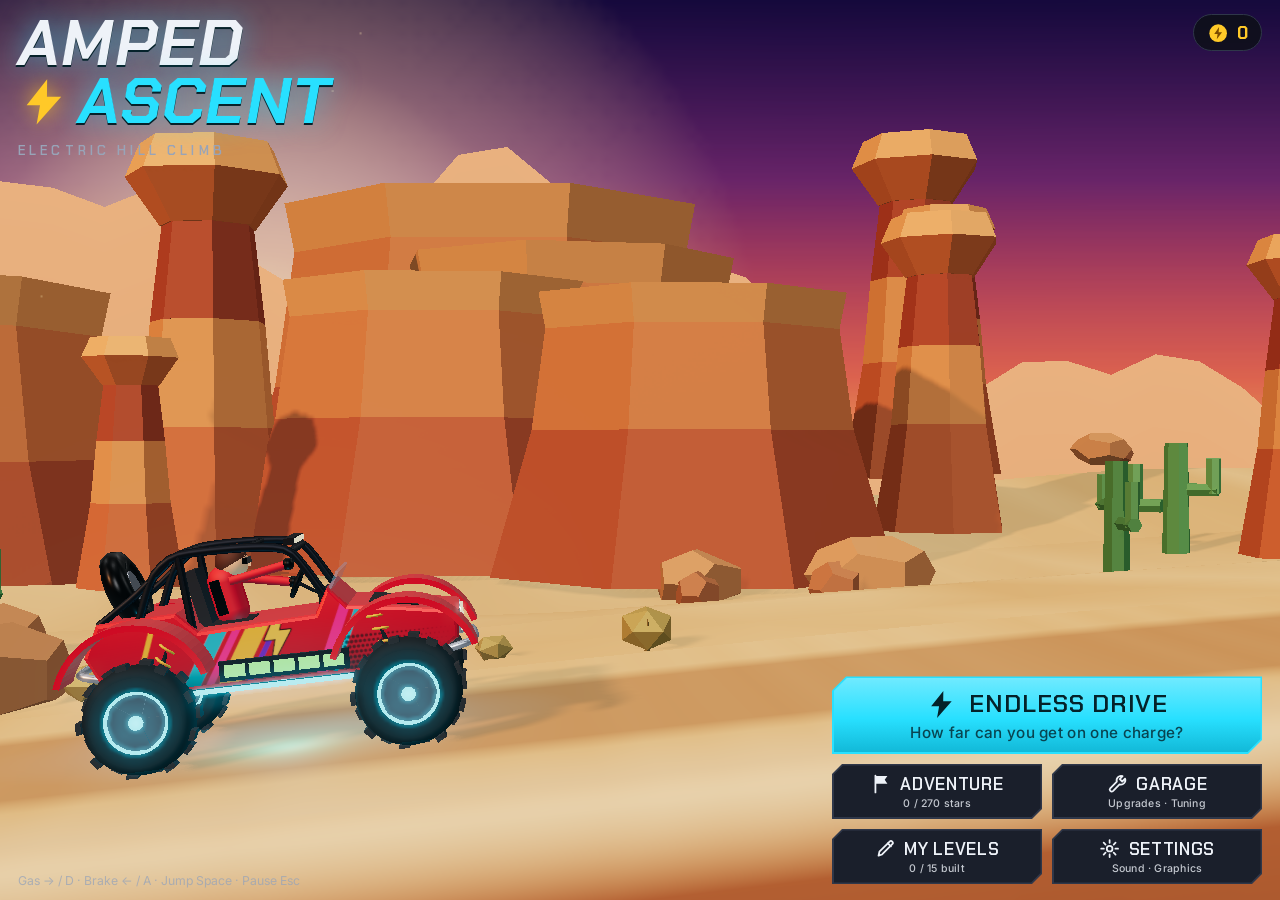
==== amped-ascent/index.html @ dffef086 "Add the arcade page and a built copy of each game A static site for GitHub Pages that hosts five gam" ====
<!doctype html>
<html lang="en">
  <head>
    <meta charset="utf-8" />
    <meta name="viewport" content="width=device-width, initial-scale=1, viewport-fit=cover, user-scalable=no" />
    <meta name="theme-color" content="#0d0f14" />
    <title>Amped Ascent</title>
    <meta name="description" content="Amped Ascent — an electric hill-climb driving game. Endless runs, 90 adventure levels, upgrades, stunts and a level editor." />
    <meta name="apple-mobile-web-app-capable" content="yes" />
    <meta name="mobile-web-app-capable" content="yes" />
    <link rel="icon" href="data:image/svg+xml,%3Csvg xmlns='http://www.w3.org/2000/svg' viewBox='0 0 64 64'%3E%3Crect width='64' height='64' rx='14' fill='%230d0f14'/%3E%3Cpath fill='%23ffc928' d='M36 6 14 36h14l-4 22 26-32H35z'/%3E%3C/svg%3E" />
    <link rel="preconnect" href="https://fonts.googleapis.com" />
    <link href="https://fonts.googleapis.com/css2?family=Chakra+Petch:wght@500;600;700&family=Inter:wght@400;500;600;700&display=swap" rel="stylesheet" />
    <script type="module" crossorigin src="./assets/index-D_nNA1iB.js"></script>
    <link rel="stylesheet" crossorigin href="./assets/index-BOWaG25R.css">
  </head>
  <body>
    <canvas id="game"></canvas>
    <div id="ui"></div>
  </body>
</html>
---- amped-ascent/assets/index-BOWaG25R.css ----
:root{color-scheme:dark;--bg: #0b0d12;--panel: rgba(15, 18, 26, .94);--panel-2: #1a1f2b;--well: #10131b;--line: #2f3749;--text: #eef2f8;--muted: #98a4b8;--accent: #28e0ff;--accent-ink: #04222a;--pink: #ff3fb4;--gold: #ffc928;--good: #6dff7a;--warn: #ffb02e;--bad: #ff4a5e;--display: "Chakra Petch", "Avenir Next Condensed", "Trebuchet MS", system-ui, sans-serif;--body: "Inter", system-ui, -apple-system, "Segoe UI", Roboto, sans-serif;--cut: 10px;--safe-t: env(safe-area-inset-top, 0px);--safe-b: env(safe-area-inset-bottom, 0px);--safe-l: env(safe-area-inset-left, 0px);--safe-r: env(safe-area-inset-right, 0px)}*{box-sizing:border-box;-webkit-tap-highlight-color:transparent}html,body{margin:0;height:100%;overflow:hidden;background:var(--bg);color:var(--text);font-family:var(--body);overscroll-behavior:none}body{-webkit-user-select:none;user-select:none;-webkit-touch-callout:none;touch-action:none}canvas#game{position:fixed;inset:0;width:100%;height:100%;display:block}#ui{position:fixed;inset:0;pointer-events:none;font-size:clamp(13px,1.35vmin + 7px,17px)}#ui>*{pointer-events:none}[hidden]{display:none!important}.ico{display:inline-flex;width:1.25em;height:1.25em;vertical-align:-.24em;flex:none}.ico svg{width:100%;height:100%}.btn{pointer-events:auto;position:relative;display:inline-flex;align-items:center;justify-content:center;gap:.55em;min-height:46px;padding:.55em 1.15em;border:0;cursor:pointer;color:var(--text);background:var(--line);font:600 1em/1.1 var(--display);letter-spacing:.04em;text-transform:uppercase;white-space:nowrap;clip-path:polygon(var(--cut) 0,100% 0,100% calc(100% - var(--cut)),calc(100% - var(--cut)) 100%,0 100%,0 var(--cut));transition:transform .08s ease,filter .12s ease}.btn:before{content:"";position:absolute;inset:1.5px;z-index:-1;background:var(--panel-2);clip-path:polygon(calc(var(--cut) - .6px) 0,100% 0,100% calc(100% - var(--cut) + .6px),calc(100% - var(--cut) + .6px) 100%,0 100%,0 calc(var(--cut) - .6px))}.btn{isolation:isolate}.btn:hover{filter:brightness(1.18)}.btn:active{transform:scale(.96)}.btn:focus-visible{outline:2px solid var(--accent);outline-offset:3px}.btn.primary{background:var(--accent);color:var(--accent-ink)}.btn.primary:before{background:linear-gradient(180deg,#6feaff,var(--accent) 55%,#12b9d8)}.btn.gold{background:var(--gold);color:#3a2600}.btn.gold:before{background:linear-gradient(180deg,#ffe07a,var(--gold) 60%,#e0a50c)}.btn.danger{background:var(--bad)}.btn.danger:before{background:#3a1820}.btn.ghost{background:transparent}.btn.ghost:before{background:#1418228c}.btn.big{min-height:64px;font-size:1.45em;padding:.5em 1.6em;--cut: 14px}.btn.small{min-height:38px;font-size:.88em;padding:.4em .85em;--cut: 8px}.btn.icon{min-width:46px;padding:.4em}.btn[disabled]{opacity:.45;pointer-events:none}.btn .sub{font:500 .62em var(--body);letter-spacing:.02em;text-transform:none;opacity:.8;display:block;margin-top:.2em}.btn .badge{position:absolute;top:4px;right:6px;width:10px;height:10px;border-radius:50%;background:var(--pink);box-shadow:0 0 8px var(--pink)}.stack{display:flex;flex-direction:column;align-items:stretch}.btn.col{flex-direction:column;gap:0}.chip{pointer-events:auto;display:inline-flex;align-items:center;gap:.4em;padding:.35em .75em;min-height:36px;background:#0d1017d1;border:1.5px solid var(--line);border-radius:999px;font:700 1.05em var(--display);font-variant-numeric:tabular-nums}.chip.coins,.chip.coins .ico{color:var(--gold)}.screen{position:absolute;inset:0;pointer-events:none;display:flex}.scrim{position:absolute;inset:0;background:#06080c9e;pointer-events:auto;animation:fade .18s ease both}.sheet{pointer-events:auto;position:relative;margin:auto;width:min(560px,calc(100vw - 24px));max-height:calc(100vh - 20px - var(--safe-t) - var(--safe-b));display:flex;flex-direction:column;background:var(--line);--cut: 18px;clip-path:polygon(var(--cut) 0,100% 0,100% calc(100% - var(--cut)),calc(100% - var(--cut)) 100%,0 100%,0 var(--cut));animation:pop .22s cubic-bezier(.2,1.3,.4,1) both;isolation:isolate}.sheet:before{content:"";position:absolute;inset:1.5px;z-index:-1;background:var(--panel);clip-path:polygon(calc(var(--cut) - .6px) 0,100% 0,100% calc(100% - var(--cut) + .6px),calc(100% - var(--cut) + .6px) 100%,0 100%,0 calc(var(--cut) - .6px))}.sheet.wide{width:min(880px,calc(100vw - 24px))}.sheet>header{display:flex;align-items:center;gap:.6em;padding:.8em 1em .6em 1.3em;border-bottom:1.5px solid var(--line)}.sheet>header h2{margin:0;flex:1;font:700 1.5em var(--display);letter-spacing:.06em;text-transform:uppercase}.sheet>header h2 small{display:block;font:500 .5em var(--body);letter-spacing:.02em;text-transform:none;color:var(--muted);margin-top:.15em}.sheet>.body{padding:.9em 1.2em;overflow-y:auto;overscroll-behavior:contain;touch-action:pan-y;-webkit-overflow-scrolling:touch}.sheet>footer{display:flex;flex-wrap:wrap;gap:.6em;padding:.7em 1.2em 1em;justify-content:center;border-top:1.5px solid var(--line)}.sheet>footer .btn{flex:1 1 140px}.rail{height:3px;background:linear-gradient(90deg,transparent,var(--accent),transparent);opacity:.9}@keyframes fade{0%{opacity:0}}@keyframes pop{0%{opacity:0;transform:translateY(14px) scale(.97)}}.title{flex-direction:column;padding:calc(14px + var(--safe-t)) calc(18px + var(--safe-r)) calc(16px + var(--safe-b)) calc(18px + var(--safe-l))}.title .top{display:flex;align-items:flex-start;justify-content:space-between;gap:12px}.logo{font:700 clamp(30px,7.2vmin,68px)/.9 var(--display);letter-spacing:.02em;text-transform:uppercase;font-style:italic;text-shadow:0 2px 0 #06222a,0 0 28px rgba(40,224,255,.55)}.logo .l2{color:var(--accent);display:flex;align-items:center;gap:.12em}.logo .ico{width:.8em;height:.8em;color:var(--gold);filter:drop-shadow(0 0 10px rgba(255,201,40,.7))}.logo small{display:block;font:600 .2em var(--display);letter-spacing:.32em;font-style:normal;color:var(--muted);margin-top:.9em;text-shadow:none}.title .menu{margin-top:auto;margin-left:auto;width:min(430px,100%);display:grid;gap:10px;grid-template-columns:1fr 1fr}.title .menu .btn.big{grid-column:1 / -1}.title .foot{position:absolute;left:calc(18px + var(--safe-l));bottom:calc(12px + var(--safe-b));font-size:.72em;color:var(--muted);opacity:.75}@media (orientation: portrait){.title .menu{margin-left:0;width:100%}.title .foot{display:none}}.hud{position:absolute;inset:0}.hud-top{position:absolute;left:0;right:0;top:0;display:grid;grid-template-columns:1fr auto 1fr;align-items:start;gap:8px;padding:calc(10px + var(--safe-t)) calc(12px + var(--safe-r)) 0 calc(12px + var(--safe-l))}.hud-left{display:flex;flex-direction:column;gap:6px;align-items:flex-start;min-width:0}.hud-right{display:flex;gap:8px;justify-content:flex-end;align-items:center}.battery{display:flex;align-items:center;gap:7px;padding:5px 10px 5px 7px;background:#0d1017d1;border:1.5px solid var(--line);border-radius:999px}.battery .ico{color:var(--good);width:1.3em;height:1.3em}.battery .bar{width:clamp(84px,17vw,190px);height:13px;background:#0a0c11;border-radius:7px;overflow:hidden;box-shadow:inset 0 0 0 1px #000}.battery .bar i{display:block;height:100%;width:100%;border-radius:7px;background:linear-gradient(90deg,#2ee05a,#9dff7a);transform-origin:left;transition:background .3s}.battery b{font:700 .92em var(--display);min-width:2.6em;text-align:right;font-variant-numeric:tabular-nums}.battery.mid .bar i{background:linear-gradient(90deg,#f0a51e,#ffe04a)}.battery.mid .ico{color:var(--warn)}.battery.low .bar i{background:linear-gradient(90deg,#ff3348,#ff8a4a)}.battery.low .ico{color:var(--bad)}.battery.low{animation:pulse .7s ease-in-out infinite;border-color:var(--bad)}@keyframes pulse{50%{box-shadow:0 0 0 4px #ff4a5e47}}.combo{padding:2px 12px;border-radius:999px;background:var(--pink);color:#2a001c;font:700 1.15em var(--display);box-shadow:0 0 14px #ff3fb480}.combo.bump{animation:bump .3s ease}@keyframes bump{40%{transform:scale(1.35)}}.powerups{display:flex;flex-wrap:wrap;gap:6px;max-width:46vw}.pu{position:relative;display:flex;align-items:center;gap:5px;padding:4px 9px 4px 5px;border-radius:999px;background:#0d1017db;border:1.5px solid var(--c, var(--line));color:var(--c);font:700 .86em var(--display);overflow:hidden}.pu .ico{width:1.45em;height:1.45em}.pu i{position:absolute;left:0;bottom:0;height:3px;width:100%;background:var(--c);transform-origin:left}.pu.ending{animation:blink .35s steps(2) infinite}@keyframes blink{50%{opacity:.45}}.hud-mid{text-align:center;text-shadow:0 2px 6px rgba(0,0,0,.75)}.dist{font:700 clamp(26px,6.4vmin,46px)/1 var(--display);font-variant-numeric:tabular-nums}.dist small{font-size:.45em;margin-left:.15em;color:var(--muted)}.best{font:600 .78em var(--display);letter-spacing:.12em;color:var(--muted)}.best.beaten{color:var(--gold)}.gauge{width:min(48vw,420px);padding:6px 12px 4px;background:#0d1017d1;border:1.5px solid var(--line);border-radius:14px;text-shadow:none}.gauge .line{position:relative;height:8px;margin:10px 14px 8px;background:#0a0c11;border-radius:4px}.gauge .line i{position:absolute;left:0;top:0;bottom:0;background:linear-gradient(90deg,#12b9d8,var(--accent));border-radius:4px}.gauge .line .car{position:absolute;top:50%;width:16px;height:16px;margin:-8px 0 0 -8px;border-radius:50%;background:#fff;border:3px solid var(--accent);box-shadow:0 0 10px var(--accent)}.gauge .line .flag{position:absolute;right:-16px;top:-11px;color:var(--text)}.gauge .txt{display:flex;justify-content:space-between;font:600 .74em var(--display);letter-spacing:.06em;color:var(--muted)}.gauge .txt b{color:var(--text)}.popups{position:absolute;left:50%;top:27%;transform:translate(-50%);display:flex;flex-direction:column-reverse;align-items:center;gap:4px;width:max-content;max-width:92vw}.popup{font:700 clamp(18px,4.2vmin,30px) var(--display);letter-spacing:.05em;font-style:italic;white-space:nowrap;color:#fff;-webkit-text-stroke:5px rgba(8,10,14,.85);paint-order:stroke fill;animation:rise 1.25s ease-out both}.popup span{color:var(--gold);margin-left:.4em}.popup.t-stunt{color:#bff6ff}.popup.t-power{color:#ffe9a8;font-size:clamp(22px,5.2vmin,38px)}.popup.t-combo{color:#ffb4e3}.popup.t-save{color:#9dffb0}.popup.t-warn{color:#ffb0b8}.popup.t-info{color:#fff}@keyframes rise{0%{opacity:0;transform:translateY(16px) scale(.6)}14%{opacity:1;transform:translateY(0) scale(1.12)}24%{transform:scale(1)}75%{opacity:1}to{opacity:0;transform:translateY(-34px)}}.banner{position:absolute;left:50%;top:44%;transform:translate(-50%,-50%);padding:.4em 1.1em;font:700 clamp(20px,5vmin,36px) var(--display);letter-spacing:.1em;color:#fff;background:#ff4a5ee6;clip-path:polygon(12px 0,100% 0,calc(100% - 12px) 100%,0 100%);animation:blink .6s steps(2) infinite}.hint{position:absolute;left:50%;bottom:calc(22% + var(--safe-b));transform:translate(-50%);padding:.6em 1.1em;max-width:min(92vw,520px);text-align:center;background:#0d1017e6;border:1.5px solid var(--accent);border-radius:14px;font:600 1.02em/1.35 var(--body);animation:pop .25s ease both}.hint kbd{display:inline-block;min-width:1.7em;padding:.05em .4em;margin:0 .1em;border-radius:6px;background:var(--panel-2);border:1.5px solid var(--line);font:700 .9em var(--display)}.vignette{position:absolute;inset:0;opacity:0;transition:opacity .35s}.vignette.low{background:radial-gradient(ellipse at center,transparent 55%,rgba(255,40,60,.42) 100%)}.vignette.turbo{background:radial-gradient(ellipse at center,transparent 50%,rgba(255,140,30,.38) 100%)}.vignette.on{opacity:1}.flash{position:absolute;inset:0;background:#fff;opacity:0;pointer-events:none}.flash.go{animation:flash .35s ease-out}@keyframes flash{0%{opacity:.55}to{opacity:0}}@media (max-width: 560px){.hud-top{grid-template-columns:1fr auto}.hud-mid{grid-column:1 / -1;grid-row:2}.battery .bar{width:28vw}}.zones{position:absolute;inset:0;pointer-events:none}.zone{position:absolute;bottom:0;top:34%;width:50%;pointer-events:auto;touch-action:none}.zone.l{left:0}.zone.r{right:0}.pedal{position:absolute;bottom:calc(18px + var(--safe-b));width:clamp(76px,17vmin,112px);height:clamp(76px,17vmin,112px);border-radius:50%;display:grid;place-items:center;color:#fff;background:#0d101780;border:3px solid rgba(255,255,255,.5);pointer-events:none;transition:transform .07s,background .07s}.pedal .ico{width:46%;height:46%}.pedal.brake{left:calc(20px + var(--safe-l))}.pedal.gas{right:calc(20px + var(--safe-r));border-color:var(--accent);color:var(--accent)}.pedal.down{transform:scale(.9);background:#28e0ff4d}.pedal.brake.down{background:#ffffff3d}.jumpbtn{position:absolute;left:calc(clamp(76px,17vmin,112px) + 44px + var(--safe-l));bottom:calc(26px + var(--safe-b));width:clamp(64px,14vmin,92px);height:clamp(64px,14vmin,92px);border-radius:50%;border:3px solid #a8c6e8;background:#283c5abf;color:#dff0ff;font:700 .8em var(--display);letter-spacing:.08em;pointer-events:auto;touch-action:none;display:grid;place-items:center}.jumpbtn .ico{width:44%;height:44%}.jumpbtn.off{opacity:.38}.no-touch .pedal,.no-touch .zones{display:none}.no-touch .jumpbtn{left:50%;transform:translate(-50%);bottom:calc(18px + var(--safe-b))}.result .headline{text-align:center;font:700 clamp(26px,6.4vmin,44px) var(--display);letter-spacing:.06em;font-style:italic;margin:.1em 0}.result .headline.win{color:var(--accent);text-shadow:0 0 24px rgba(40,224,255,.5)}.result .headline.best{color:var(--gold);text-shadow:0 0 24px rgba(255,201,40,.5)}.result .subline{text-align:center;color:var(--muted);margin-bottom:.7em}.bigstat{display:flex;justify-content:center;gap:1.6em;margin:.4em 0 .8em}.bigstat div{text-align:center}.bigstat b{display:block;font:700 2.1em/1 var(--display);font-variant-numeric:tabular-nums}.bigstat b.gold{color:var(--gold)}.bigstat small{color:var(--muted);font:600 .72em var(--display);letter-spacing:.12em}.rows{display:grid;gap:4px;margin:.3em 0}.row{display:flex;justify-content:space-between;gap:1em;padding:.42em .8em;background:var(--well);border-radius:8px;font-size:.94em}.row b{font-family:var(--display);font-variant-numeric:tabular-nums}.row.gold b{color:var(--gold)}.stars{display:flex;justify-content:center;gap:1.1em;margin:.5em 0 .7em}.star{text-align:center;color:#3a4257;width:6.4em}.star .ico{width:3.2em;height:3.2em;display:block;margin:0 auto .2em;transition:color .2s}.star small{display:block;font:600 .7em/1.25 var(--display);letter-spacing:.04em;color:var(--muted)}.star.on{color:var(--gold)}.star.on .ico{animation:starpop .4s cubic-bezier(.2,1.6,.4,1) both;filter:drop-shadow(0 0 10px rgba(255,201,40,.65))}.star.new small{color:var(--gold)}@keyframes starpop{0%{transform:scale(.2) rotate(-40deg);opacity:0}}.note{text-align:center;color:var(--muted);font-size:.86em;margin:.5em 0 0}.note b{color:var(--gold)}.worlds{display:grid;grid-template-columns:repeat(auto-fit,minmax(120px,1fr));gap:8px;margin-bottom:.9em}.world{pointer-events:auto;cursor:pointer;position:relative;border:2px solid transparent;border-radius:12px;padding:.55em .6em .5em;min-height:74px;color:#fff;text-align:left;overflow:hidden;font:700 .9em/1.1 var(--display);letter-spacing:.03em;background:linear-gradient(160deg,var(--g1),var(--g2) 55%,var(--g3));display:flex;flex-direction:column;justify-content:space-between}.world:after{content:"";position:absolute;left:-10%;right:-10%;bottom:-34px;height:62px;border-radius:50%;background:var(--gr);opacity:.9}.world>*{position:relative;z-index:1;text-shadow:0 1px 4px rgba(0,0,0,.7)}.world small{font:600 .84em var(--display);color:var(--gold);display:flex;align-items:center;gap:.25em}.world.sel{border-color:var(--accent);box-shadow:0 0 0 3px #28e0ff40}.levelgrid{display:grid;grid-template-columns:repeat(5,1fr);gap:8px}.lvl{pointer-events:auto;cursor:pointer;height:clamp(56px,11vh,84px);border:1.5px solid var(--line);border-radius:10px;background:var(--panel-2);color:var(--text);display:flex;flex-direction:column;align-items:center;justify-content:center;gap:1px;font:700 1.5em/1 var(--display);transition:transform .08s}.lvl:active{transform:scale(.94)}.lvl .pips{display:flex;gap:2px;color:#3a4257;font-size:.55em}.lvl .pips .on{color:var(--gold)}.lvl small{font:500 .46em var(--body);color:var(--muted)}.lvl.done{border-color:#3d6a78}.lvl.next{border-color:var(--accent);box-shadow:0 0 12px #28e0ff59}.lvl.locked{opacity:.45;cursor:default}.lvl.locked .ico{width:.9em;height:.9em}.worldhead{display:flex;align-items:baseline;justify-content:space-between;gap:1em;margin:0 0 .6em}.worldhead h3{margin:0;font:700 1.2em var(--display);letter-spacing:.05em;text-transform:uppercase}.worldhead span{color:var(--muted);font-size:.86em}.garage{justify-content:flex-end;align-items:stretch}.garage .panel{pointer-events:auto;width:min(520px,54vw);margin:calc(10px + var(--safe-t)) calc(10px + var(--safe-r)) calc(10px + var(--safe-b)) 0;display:flex;flex-direction:column;background:var(--panel);border:1.5px solid var(--line);border-radius:16px;overflow:hidden;animation:slidein .25s ease both}@keyframes slidein{0%{transform:translate(30px);opacity:0}}.garage .gtop{position:absolute;left:calc(14px + var(--safe-l));top:calc(12px + var(--safe-t));display:flex;gap:8px;align-items:center}.garage .gtitle{font:700 1.5em var(--display);letter-spacing:.08em;font-style:italic;text-shadow:0 2px 8px #000}.tabs{display:flex;gap:4px;padding:8px 8px 0}.tab{pointer-events:auto;cursor:pointer;flex:1;min-height:42px;border:0;border-radius:10px 10px 0 0;background:transparent;color:var(--muted);font:700 .95em var(--display);letter-spacing:.06em;text-transform:uppercase;display:flex;align-items:center;justify-content:center;gap:.4em;border-bottom:3px solid transparent}.tab.on{color:var(--accent);border-bottom-color:var(--accent);background:#28e0ff12}.garage .gbody{flex:1;overflow-y:auto;padding:10px 12px;overscroll-behavior:contain;touch-action:pan-y}.garage .gfoot{display:flex;gap:8px;padding:10px 12px;border-top:1.5px solid var(--line)}.garage .gfoot .btn{flex:1}.statbars{display:grid;grid-template-columns:auto 1fr;gap:5px 10px;align-items:center;padding:8px 12px 2px;font:600 .74em var(--display);letter-spacing:.08em;color:var(--muted);text-transform:uppercase}.statbars .sb{height:7px;border-radius:4px;background:var(--well);overflow:hidden}.statbars .sb i{display:block;height:100%;background:linear-gradient(90deg,#12b9d8,var(--accent));border-radius:4px;transition:width .3s ease}.up{display:grid;grid-template-columns:1fr auto;gap:4px 10px;align-items:center;padding:10px 12px;margin-bottom:8px;background:var(--well);border:1.5px solid var(--line);border-radius:12px}.up h4{margin:0;font:700 1.05em var(--display);letter-spacing:.04em;text-transform:uppercase;display:flex;align-items:center;gap:.5em}.up p{margin:0;grid-column:1;color:var(--muted);font-size:.84em;line-height:1.3}.up .pips{display:flex;gap:4px}.up .pips i{width:18px;height:7px;border-radius:2px;background:#2a3142;transform:skew(-18deg)}.up .pips i.on{background:var(--accent);box-shadow:0 0 6px #28e0ff99}.up .btn{grid-row:1 / span 2;grid-column:2;min-width:112px}.up.maxed .btn{visibility:hidden}.up .effect{display:block;margin-top:3px;color:var(--good);font:600 .92em var(--display);letter-spacing:.02em}.slider{padding:10px 12px;margin-bottom:8px;background:var(--well);border:1.5px solid var(--line);border-radius:12px}.slider .lab{display:flex;justify-content:space-between;align-items:baseline;font:700 .98em var(--display);letter-spacing:.04em;text-transform:uppercase}.slider .lab span{color:var(--accent);font-size:.86em;text-transform:none;letter-spacing:0}.slider .ends{display:flex;justify-content:space-between;color:var(--muted);font-size:.76em;margin-top:2px}.slider.locked{opacity:.5}input[type=range]{pointer-events:auto;-webkit-appearance:none;appearance:none;width:100%;height:34px;background:transparent;margin:2px 0 0;touch-action:pan-y;cursor:pointer}input[type=range]::-webkit-slider-runnable-track{height:8px;border-radius:4px;background:linear-gradient(90deg,#232a3a,#3a4560)}input[type=range]::-moz-range-track{height:8px;border-radius:4px;background:linear-gradient(90deg,#232a3a,#3a4560)}input[type=range]::-webkit-slider-thumb{-webkit-appearance:none;width:26px;height:26px;margin-top:-9px;border-radius:50%;background:var(--accent);border:3px solid #eaffff;box-shadow:0 0 10px #28e0ffb3}input[type=range]::-moz-range-thumb{width:22px;height:22px;border-radius:50%;background:var(--accent);border:3px solid #eaffff}.presets{display:grid;grid-template-columns:repeat(2,1fr);gap:6px;margin-bottom:10px}.toggle{pointer-events:auto;cursor:pointer;display:flex;align-items:center;justify-content:space-between;gap:1em;width:100%;padding:10px 12px;margin-bottom:8px;background:var(--well);border:1.5px solid var(--line);border-radius:12px;color:var(--text);font:700 .98em var(--display);letter-spacing:.04em;text-transform:uppercase;text-align:left}.toggle small{display:block;font:500 .8em var(--body);color:var(--muted);text-transform:none;letter-spacing:0;margin-top:2px}.toggle .sw{flex:none;width:50px;height:28px;border-radius:14px;background:#2a3142;position:relative;transition:background .15s}.toggle .sw:after{content:"";position:absolute;top:3px;left:3px;width:22px;height:22px;border-radius:50%;background:#c8d0dc;transition:transform .15s}.toggle.on .sw{background:var(--accent)}.toggle.on .sw:after{transform:translate(22px);background:#fff}.toggle[disabled]{opacity:.5;pointer-events:none}.voices{display:grid;grid-template-columns:repeat(2,1fr);gap:6px}.seg{display:grid;grid-auto-flow:column;grid-auto-columns:1fr;gap:4px;margin-bottom:8px}.seg .btn.on{background:var(--accent);color:var(--accent)}.seg .btn.on:before{background:#0e2a33}.field{margin-bottom:10px}.field>label{display:flex;justify-content:space-between;font:700 .92em var(--display);letter-spacing:.05em;text-transform:uppercase;margin-bottom:2px}.field>label span{color:var(--accent)}@media (orientation: portrait),(max-width: 700px){.garage{align-items:flex-end}.garage .panel{width:100%;height:58%;margin:0;border-radius:18px 18px 0 0;padding-bottom:var(--safe-b)}}.lrow{display:grid;grid-template-columns:1fr auto;gap:6px 10px;align-items:center;padding:10px 12px;margin-bottom:8px;background:var(--well);border:1.5px solid var(--line);border-radius:12px}.lrow b{font:700 1.05em var(--display);letter-spacing:.03em}.lrow small{display:block;color:var(--muted);font-size:.82em;margin-top:2px}.lrow .acts{display:flex;gap:6px;flex-wrap:wrap;justify-content:flex-end}.empty{text-align:center;color:var(--muted);padding:1.6em .5em;line-height:1.5}input.text,select.text{pointer-events:auto;width:100%;min-height:42px;padding:.4em .7em;border-radius:10px;border:1.5px solid var(--line);background:var(--well);color:var(--text);font:600 1em var(--body);-webkit-user-select:text;user-select:text}input.text:focus,select.text:focus{outline:2px solid var(--accent)}.editor{flex-direction:column;justify-content:space-between}.ebar{pointer-events:auto;display:flex;flex-wrap:wrap;align-items:center;gap:6px;padding:calc(8px + var(--safe-t)) calc(10px + var(--safe-r)) 8px calc(10px + var(--safe-l));background:linear-gradient(180deg,rgba(9,11,16,.92),rgba(9,11,16,.6) 80%,transparent)}.ebar.bottom{padding:14px calc(10px + var(--safe-r)) calc(10px + var(--safe-b)) calc(10px + var(--safe-l));background:linear-gradient(0deg,rgba(9,11,16,.94),rgba(9,11,16,.62) 80%,transparent);justify-content:center}.ebar .grow{flex:1}.ebar .name{font:700 1.05em var(--display);letter-spacing:.04em;max-width:32vw;overflow:hidden;text-overflow:ellipsis;white-space:nowrap}.ebar .len{font:700 1em var(--display);min-width:4.2em;text-align:center;font-variant-numeric:tabular-nums}.tool.on{background:var(--accent);color:var(--accent)}.tool.on:before{background:#0e2a33}.picker{display:grid;grid-template-columns:repeat(auto-fill,minmax(110px,1fr));gap:8px}.picker .btn{flex-direction:column;min-height:76px;font-size:.82em;gap:.3em;white-space:normal;text-align:center}.picker .btn .ico{width:2em;height:2em}.scrub{pointer-events:auto;width:min(560px,70vw)}.ehint{position:absolute;left:50%;top:calc(64px + var(--safe-t));transform:translate(-50%);padding:.35em .9em;border-radius:999px;background:#0d1017d9;border:1.5px solid var(--line);color:var(--muted);font-size:.82em;white-space:nowrap;max-width:94vw;overflow:hidden;text-overflow:ellipsis}.toasts{position:absolute;left:0;right:0;bottom:calc(18px + var(--safe-b));display:flex;flex-direction:column;align-items:center;gap:6px;z-index:50}.toast{padding:.55em 1.1em;border-radius:999px;background:#0d1017f2;border:1.5px solid var(--accent);font:600 .95em var(--body);animation:toast 2.4s ease both}.toast.bad{border-color:var(--bad)}@keyframes toast{0%{opacity:0;transform:translateY(12px)}8%,82%{opacity:1;transform:none}to{opacity:0;transform:translateY(-8px)}}@media (max-height: 430px){.btn{min-height:40px}.btn.big{min-height:52px;font-size:1.25em}.sheet>header{padding:.5em .8em .4em 1.1em}.sheet>.body{padding:.6em 1em}.sheet>footer{padding:.5em 1em .7em}.bigstat b{font-size:1.7em}.star .ico{width:2.4em;height:2.4em}.title .menu{gap:7px}}@media (prefers-reduced-motion: reduce){.sheet,.hint,.popup,.garage .panel{animation-duration:.01s}}
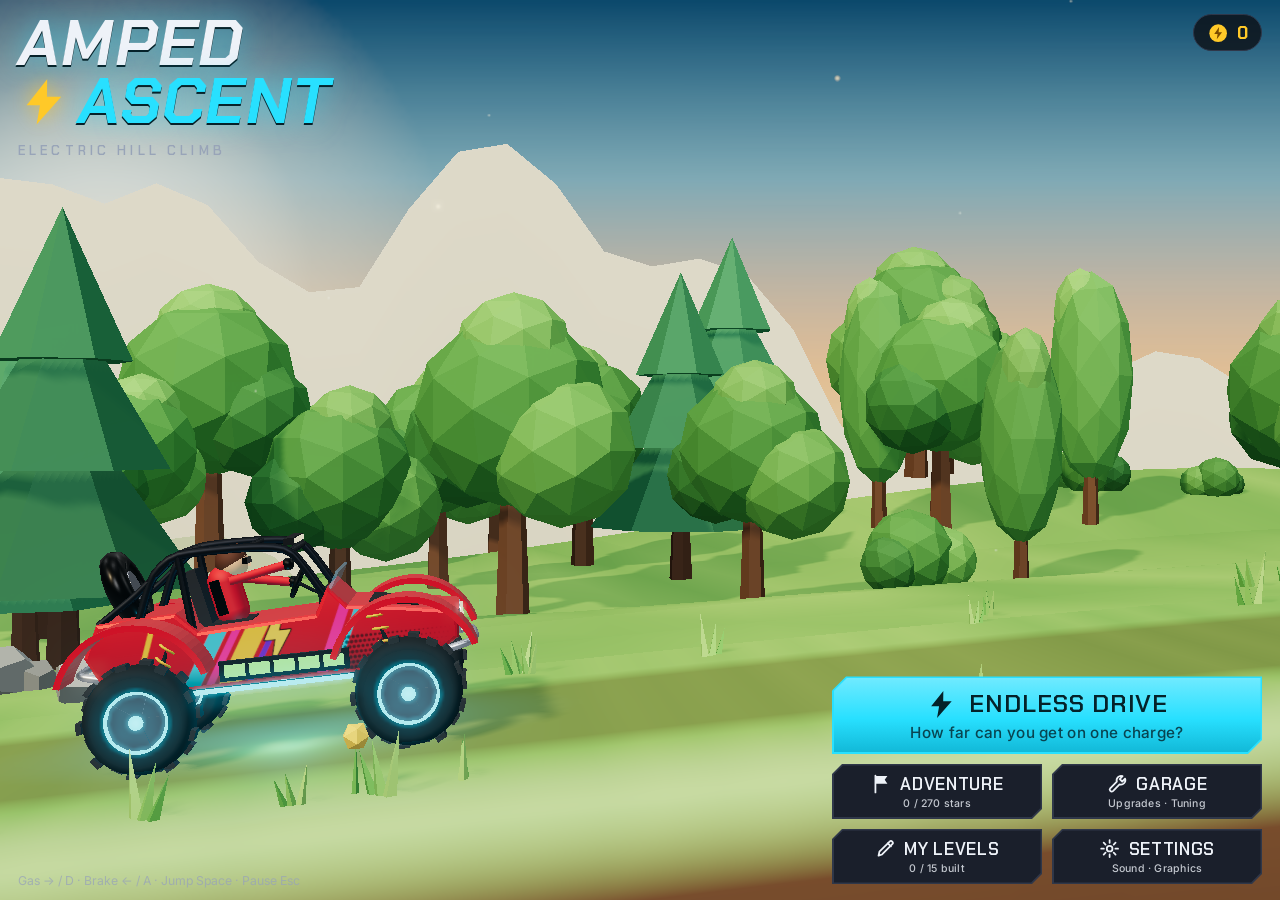
==== commit 2352eb0b: "Update Amped Ascent to the build with rated climbs Rebuilt amped-ascent/ with ./build.sh from AmpedA" ====
--- a/amped-ascent/index.html
+++ b/amped-ascent/index.html
@@ -11,8 +11,8 @@
     <link rel="icon" href="data:image/svg+xml,%3Csvg xmlns='http://www.w3.org/2000/svg' viewBox='0 0 64 64'%3E%3Crect width='64' height='64' rx='14' fill='%230d0f14'/%3E%3Cpath fill='%23ffc928' d='M36 6 14 36h14l-4 22 26-32H35z'/%3E%3C/svg%3E" />
     <link rel="preconnect" href="https://fonts.googleapis.com" />
     <link href="https://fonts.googleapis.com/css2?family=Chakra+Petch:wght@500;600;700&family=Inter:wght@400;500;600;700&display=swap" rel="stylesheet" />
-    <script type="module" crossorigin src="./assets/index-D_nNA1iB.js"></script>
-    <link rel="stylesheet" crossorigin href="./assets/index-BOWaG25R.css">
+    <script type="module" crossorigin src="./assets/index-CErULdGH.js"></script>
+    <link rel="stylesheet" crossorigin href="./assets/index-Cpi0kc7r.css">
   </head>
   <body>
     <canvas id="game"></canvas>
--- a/amped-ascent/assets/index-Cpi0kc7r.css
+++ b/amped-ascent/assets/index-Cpi0kc7r.css
@@ -0,0 +1 @@
+:root{color-scheme:dark;--bg: #0b0d12;--panel: rgba(15, 18, 26, .94);--panel-2: #1a1f2b;--well: #10131b;--line: #2f3749;--text: #eef2f8;--muted: #98a4b8;--accent: #28e0ff;--accent-ink: #04222a;--pink: #ff3fb4;--gold: #ffc928;--good: #6dff7a;--warn: #ffb02e;--bad: #ff4a5e;--display: "Chakra Petch", "Avenir Next Condensed", "Trebuchet MS", system-ui, sans-serif;--body: "Inter", system-ui, -apple-system, "Segoe UI", Roboto, sans-serif;--cut: 10px;--safe-t: env(safe-area-inset-top, 0px);--safe-b: env(safe-area-inset-bottom, 0px);--safe-l: env(safe-area-inset-left, 0px);--safe-r: env(safe-area-inset-right, 0px)}*{box-sizing:border-box;-webkit-tap-highlight-color:transparent}html,body{margin:0;height:100%;overflow:hidden;background:var(--bg);color:var(--text);font-family:var(--body);overscroll-behavior:none}body{-webkit-user-select:none;user-select:none;-webkit-touch-callout:none;touch-action:none}canvas#game{position:fixed;inset:0;width:100%;height:100%;display:block}#ui{position:fixed;inset:0;pointer-events:none;font-size:clamp(13px,1.35vmin + 7px,17px)}#ui>*{pointer-events:none}[hidden]{display:none!important}.ico{display:inline-flex;width:1.25em;height:1.25em;vertical-align:-.24em;flex:none}.ico svg{width:100%;height:100%}.btn{pointer-events:auto;position:relative;display:inline-flex;align-items:center;justify-content:center;gap:.55em;min-height:46px;padding:.55em 1.15em;border:0;cursor:pointer;color:var(--text);background:var(--line);font:600 1em/1.1 var(--display);letter-spacing:.04em;text-transform:uppercase;white-space:nowrap;clip-path:polygon(var(--cut) 0,100% 0,100% calc(100% - var(--cut)),calc(100% - var(--cut)) 100%,0 100%,0 var(--cut));transition:transform .08s ease,filter .12s ease}.btn:before{content:"";position:absolute;inset:1.5px;z-index:-1;background:var(--panel-2);clip-path:polygon(calc(var(--cut) - .6px) 0,100% 0,100% calc(100% - var(--cut) + .6px),calc(100% - var(--cut) + .6px) 100%,0 100%,0 calc(var(--cut) - .6px))}.btn{isolation:isolate}.btn:hover{filter:brightness(1.18)}.btn:active{transform:scale(.96)}.btn:focus-visible{outline:2px solid var(--accent);outline-offset:3px}.btn.primary{background:var(--accent);color:var(--accent-ink)}.btn.primary:before{background:linear-gradient(180deg,#6feaff,var(--accent) 55%,#12b9d8)}.btn.gold{background:var(--gold);color:#3a2600}.btn.gold:before{background:linear-gradient(180deg,#ffe07a,var(--gold) 60%,#e0a50c)}.btn.danger{background:var(--bad)}.btn.danger:before{background:#3a1820}.btn.ghost{background:transparent}.btn.ghost:before{background:#1418228c}.btn.big{min-height:64px;font-size:1.45em;padding:.5em 1.6em;--cut: 14px}.btn.small{min-height:38px;font-size:.88em;padding:.4em .85em;--cut: 8px}.btn.icon{min-width:46px;padding:.4em}.btn[disabled]{opacity:.45;pointer-events:none}.btn .sub{font:500 .62em var(--body);letter-spacing:.02em;text-transform:none;opacity:.8;display:block;margin-top:.2em}.btn .badge{position:absolute;top:4px;right:6px;width:10px;height:10px;border-radius:50%;background:var(--pink);box-shadow:0 0 8px var(--pink)}.stack{display:flex;flex-direction:column;align-items:stretch}.btn.col{flex-direction:column;gap:0}.chip{pointer-events:auto;display:inline-flex;align-items:center;gap:.4em;padding:.35em .75em;min-height:36px;background:#0d1017d1;border:1.5px solid var(--line);border-radius:999px;font:700 1.05em var(--display);font-variant-numeric:tabular-nums}.chip.coins,.chip.coins .ico{color:var(--gold)}.screen{position:absolute;inset:0;pointer-events:none;display:flex}.scrim{position:absolute;inset:0;background:#06080c9e;pointer-events:auto;animation:fade .18s ease both}.sheet{pointer-events:auto;position:relative;margin:auto;width:min(560px,calc(100vw - 24px));max-height:calc(100vh - 20px - var(--safe-t) - var(--safe-b));display:flex;flex-direction:column;background:var(--line);--cut: 18px;clip-path:polygon(var(--cut) 0,100% 0,100% calc(100% - var(--cut)),calc(100% - var(--cut)) 100%,0 100%,0 var(--cut));animation:pop .22s cubic-bezier(.2,1.3,.4,1) both;isolation:isolate}.sheet:before{content:"";position:absolute;inset:1.5px;z-index:-1;background:var(--panel);clip-path:polygon(calc(var(--cut) - .6px) 0,100% 0,100% calc(100% - var(--cut) + .6px),calc(100% - var(--cut) + .6px) 100%,0 100%,0 calc(var(--cut) - .6px))}.sheet.wide{width:min(880px,calc(100vw - 24px))}.sheet>header{display:flex;align-items:center;gap:.6em;padding:.8em 1em .6em 1.3em;border-bottom:1.5px solid var(--line)}.sheet>header h2{margin:0;flex:1;font:700 1.5em var(--display);letter-spacing:.06em;text-transform:uppercase}.sheet>header h2 small{display:block;font:500 .5em var(--body);letter-spacing:.02em;text-transform:none;color:var(--muted);margin-top:.15em}.sheet>.body{padding:.9em 1.2em;overflow-y:auto;overscroll-behavior:contain;touch-action:pan-y;-webkit-overflow-scrolling:touch}.sheet>footer{display:flex;flex-wrap:wrap;gap:.6em;padding:.7em 1.2em 1em;justify-content:center;border-top:1.5px solid var(--line)}.sheet>footer .btn{flex:1 1 140px}.rail{height:3px;background:linear-gradient(90deg,transparent,var(--accent),transparent);opacity:.9}@keyframes fade{0%{opacity:0}}@keyframes pop{0%{opacity:0;transform:translateY(14px) scale(.97)}}.title{flex-direction:column;padding:calc(14px + var(--safe-t)) calc(18px + var(--safe-r)) calc(16px + var(--safe-b)) calc(18px + var(--safe-l))}.title .top{display:flex;align-items:flex-start;justify-content:space-between;gap:12px}.logo{font:700 clamp(30px,7.2vmin,68px)/.9 var(--display);letter-spacing:.02em;text-transform:uppercase;font-style:italic;text-shadow:0 2px 0 #06222a,0 0 28px rgba(40,224,255,.55)}.logo .l2{color:var(--accent);display:flex;align-items:center;gap:.12em}.logo .ico{width:.8em;height:.8em;color:var(--gold);filter:drop-shadow(0 0 10px rgba(255,201,40,.7))}.logo small{display:block;font:600 .2em var(--display);letter-spacing:.32em;font-style:normal;color:var(--muted);margin-top:.9em;text-shadow:none}.title .menu{margin-top:auto;margin-left:auto;width:min(430px,100%);display:grid;gap:10px;grid-template-columns:1fr 1fr}.title .menu .btn.big{grid-column:1 / -1}.title .foot{position:absolute;left:calc(18px + var(--safe-l));bottom:calc(12px + var(--safe-b));font-size:.72em;color:var(--muted);opacity:.75}@media (orientation: portrait){.title .menu{margin-left:0;width:100%}.title .foot{display:none}}.hud{position:absolute;inset:0}.hud-top{position:absolute;left:0;right:0;top:0;display:grid;grid-template-columns:1fr auto 1fr;align-items:start;gap:8px;padding:calc(10px + var(--safe-t)) calc(12px + var(--safe-r)) 0 calc(12px + var(--safe-l))}.hud-left{display:flex;flex-direction:column;gap:6px;align-items:flex-start;min-width:0}.hud-right{display:flex;gap:8px;justify-content:flex-end;align-items:center}.battery{display:flex;align-items:center;gap:7px;padding:5px 10px 5px 7px;background:#0d1017d1;border:1.5px solid var(--line);border-radius:999px}.battery .ico{color:var(--good);width:1.3em;height:1.3em}.battery .bar{width:clamp(84px,17vw,190px);height:13px;background:#0a0c11;border-radius:7px;overflow:hidden;box-shadow:inset 0 0 0 1px #000}.battery .bar i{display:block;height:100%;width:100%;border-radius:7px;background:linear-gradient(90deg,#2ee05a,#9dff7a);transform-origin:left;transition:background .3s}.battery b{font:700 .92em var(--display);min-width:2.6em;text-align:right;font-variant-numeric:tabular-nums}.battery.mid .bar i{background:linear-gradient(90deg,#f0a51e,#ffe04a)}.battery.mid .ico{color:var(--warn)}.battery.low .bar i{background:linear-gradient(90deg,#ff3348,#ff8a4a)}.battery.low .ico{color:var(--bad)}.battery.low{animation:pulse .7s ease-in-out infinite;border-color:var(--bad)}@keyframes pulse{50%{box-shadow:0 0 0 4px #ff4a5e47}}.combo{padding:2px 12px;border-radius:999px;background:var(--pink);color:#2a001c;font:700 1.15em var(--display);box-shadow:0 0 14px #ff3fb480}.combo.bump{animation:bump .3s ease}@keyframes bump{40%{transform:scale(1.35)}}.powerups{display:flex;flex-wrap:wrap;gap:6px;max-width:46vw}.pu{position:relative;display:flex;align-items:center;gap:5px;padding:4px 9px 4px 5px;border-radius:999px;background:#0d1017db;border:1.5px solid var(--c, var(--line));color:var(--c);font:700 .86em var(--display);overflow:hidden}.pu .ico{width:1.45em;height:1.45em}.pu i{position:absolute;left:0;bottom:0;height:3px;width:100%;background:var(--c);transform-origin:left}.pu.ending{animation:blink .35s steps(2) infinite}@keyframes blink{50%{opacity:.45}}.hud-mid{text-align:center;text-shadow:0 2px 6px rgba(0,0,0,.75)}.dist{font:700 clamp(26px,6.4vmin,46px)/1 var(--display);font-variant-numeric:tabular-nums}.dist small{font-size:.45em;margin-left:.15em;color:var(--muted)}.best{font:600 .78em var(--display);letter-spacing:.12em;color:var(--muted)}.best.beaten{color:var(--gold)}.gauge{width:min(48vw,420px);padding:6px 12px 4px;background:#0d1017d1;border:1.5px solid var(--line);border-radius:14px;text-shadow:none}.gauge .line{position:relative;height:8px;margin:10px 14px 8px;background:#0a0c11;border-radius:4px}.gauge .line i{position:absolute;left:0;top:0;bottom:0;background:linear-gradient(90deg,#12b9d8,var(--accent));border-radius:4px}.gauge .line .car{position:absolute;top:50%;width:16px;height:16px;margin:-8px 0 0 -8px;border-radius:50%;background:#fff;border:3px solid var(--accent);box-shadow:0 0 10px var(--accent)}.gauge .line .flag{position:absolute;right:-16px;top:-11px;color:var(--text)}.gauge .txt{display:flex;justify-content:space-between;font:600 .74em var(--display);letter-spacing:.06em;color:var(--muted)}.gauge .txt b{color:var(--text)}.popups{position:absolute;left:50%;top:27%;transform:translate(-50%);display:flex;flex-direction:column-reverse;align-items:center;gap:4px;width:max-content;max-width:92vw}.popup{font:700 clamp(18px,4.2vmin,30px) var(--display);letter-spacing:.05em;font-style:italic;white-space:nowrap;color:#fff;-webkit-text-stroke:5px rgba(8,10,14,.85);paint-order:stroke fill;animation:rise 1.25s ease-out both}.popup span{color:var(--gold);margin-left:.4em}.popup.t-stunt{color:#bff6ff}.popup.t-power{color:#ffe9a8;font-size:clamp(22px,5.2vmin,38px)}.popup.t-combo{color:#ffb4e3}.popup.t-save{color:#9dffb0}.popup.t-warn{color:#ffb0b8}.popup.t-info{color:#fff}@keyframes rise{0%{opacity:0;transform:translateY(16px) scale(.6)}14%{opacity:1;transform:translateY(0) scale(1.12)}24%{transform:scale(1)}75%{opacity:1}to{opacity:0;transform:translateY(-34px)}}.banner{position:absolute;left:50%;top:44%;transform:translate(-50%,-50%);padding:.4em 1.1em;font:700 clamp(20px,5vmin,36px) var(--display);letter-spacing:.1em;color:#fff;background:#ff4a5ee6;clip-path:polygon(12px 0,100% 0,calc(100% - 12px) 100%,0 100%);animation:blink .6s steps(2) infinite}.hint{position:absolute;left:50%;bottom:calc(22% + var(--safe-b));transform:translate(-50%);padding:.6em 1.1em;max-width:min(92vw,520px);text-align:center;background:#0d1017e6;border:1.5px solid var(--accent);border-radius:14px;font:600 1.02em/1.35 var(--body);animation:pop .25s ease both}.hint kbd{display:inline-block;min-width:1.7em;padding:.05em .4em;margin:0 .1em;border-radius:6px;background:var(--panel-2);border:1.5px solid var(--line);font:700 .9em var(--display)}.vignette{position:absolute;inset:0;opacity:0;transition:opacity .35s}.vignette.low{background:radial-gradient(ellipse at center,transparent 55%,rgba(255,40,60,.42) 100%)}.vignette.turbo{background:radial-gradient(ellipse at center,transparent 50%,rgba(255,140,30,.38) 100%)}.vignette.on{opacity:1}.flash{position:absolute;inset:0;background:#fff;opacity:0;pointer-events:none}.flash.go{animation:flash .35s ease-out}@keyframes flash{0%{opacity:.55}to{opacity:0}}@media (max-width: 560px){.hud-top{grid-template-columns:1fr auto}.hud-mid{grid-column:1 / -1;grid-row:2}.battery .bar{width:28vw}}.zones{position:absolute;inset:0;pointer-events:none}.zone{position:absolute;bottom:0;top:34%;width:50%;pointer-events:auto;touch-action:none}.zone.l{left:0}.zone.r{right:0}.pedal{position:absolute;bottom:calc(18px + var(--safe-b));width:clamp(76px,17vmin,112px);height:clamp(76px,17vmin,112px);border-radius:50%;display:grid;place-items:center;color:#fff;background:#0d101780;border:3px solid rgba(255,255,255,.5);pointer-events:none;transition:transform .07s,background .07s}.pedal .ico{width:46%;height:46%}.pedal.brake{left:calc(20px + var(--safe-l))}.pedal.gas{right:calc(20px + var(--safe-r));border-color:var(--accent);color:var(--accent)}.pedal.down{transform:scale(.9);background:#28e0ff4d}.pedal.brake.down{background:#ffffff3d}.jumpbtn{position:absolute;left:calc(clamp(76px,17vmin,112px) + 44px + var(--safe-l));bottom:calc(26px + var(--safe-b));width:clamp(64px,14vmin,92px);height:clamp(64px,14vmin,92px);border-radius:50%;border:3px solid #a8c6e8;background:#283c5abf;color:#dff0ff;font:700 .8em var(--display);letter-spacing:.08em;pointer-events:auto;touch-action:none;display:grid;place-items:center}.jumpbtn .ico{width:44%;height:44%}.jumpbtn.off{opacity:.38}.no-touch .pedal,.no-touch .zones{display:none}.no-touch .jumpbtn{left:50%;transform:translate(-50%);bottom:calc(18px + var(--safe-b))}.result .headline{text-align:center;font:700 clamp(26px,6.4vmin,44px) var(--display);letter-spacing:.06em;font-style:italic;margin:.1em 0}.result .headline.win{color:var(--accent);text-shadow:0 0 24px rgba(40,224,255,.5)}.result .headline.best{color:var(--gold);text-shadow:0 0 24px rgba(255,201,40,.5)}.result .subline{text-align:center;color:var(--muted);margin-bottom:.7em}.bigstat{display:flex;justify-content:center;gap:1.6em;margin:.4em 0 .8em}.bigstat div{text-align:center}.bigstat b{display:block;font:700 2.1em/1 var(--display);font-variant-numeric:tabular-nums}.bigstat b.gold{color:var(--gold)}.bigstat small{color:var(--muted);font:600 .72em var(--display);letter-spacing:.12em}.rows{display:grid;gap:4px;margin:.3em 0}.row{display:flex;justify-content:space-between;gap:1em;padding:.42em .8em;background:var(--well);border-radius:8px;font-size:.94em}.row b{font-family:var(--display);font-variant-numeric:tabular-nums}.row.gold b{color:var(--gold)}.stars{display:flex;justify-content:center;gap:1.1em;margin:.5em 0 .7em}.star{text-align:center;color:#3a4257;width:6.4em}.star .ico{width:3.2em;height:3.2em;display:block;margin:0 auto .2em;transition:color .2s}.star small{display:block;font:600 .7em/1.25 var(--display);letter-spacing:.04em;color:var(--muted)}.star.on{color:var(--gold)}.star.on .ico{animation:starpop .4s cubic-bezier(.2,1.6,.4,1) both;filter:drop-shadow(0 0 10px rgba(255,201,40,.65))}.star.new small{color:var(--gold)}@keyframes starpop{0%{transform:scale(.2) rotate(-40deg);opacity:0}}.note{text-align:center;color:var(--muted);font-size:.86em;margin:.5em 0 0}.note b{color:var(--gold)}.worlds{display:grid;grid-template-columns:repeat(auto-fit,minmax(120px,1fr));gap:8px;margin-bottom:.9em}.world{pointer-events:auto;cursor:pointer;position:relative;border:2px solid transparent;border-radius:12px;padding:.55em .6em .5em;min-height:74px;color:#fff;text-align:left;overflow:hidden;font:700 .9em/1.1 var(--display);letter-spacing:.03em;background:linear-gradient(160deg,var(--g1),var(--g2) 55%,var(--g3));display:flex;flex-direction:column;justify-content:space-between}.world:after{content:"";position:absolute;left:-10%;right:-10%;bottom:-34px;height:62px;border-radius:50%;background:var(--gr);opacity:.9}.world>*{position:relative;z-index:1;text-shadow:0 1px 4px rgba(0,0,0,.7)}.world small{font:600 .84em var(--display);color:var(--gold);display:flex;align-items:center;gap:.25em}.world.sel{border-color:var(--accent);box-shadow:0 0 0 3px #28e0ff40}.levelgrid{display:grid;grid-template-columns:repeat(5,1fr);gap:8px}.lvl{pointer-events:auto;cursor:pointer;height:clamp(56px,11vh,84px);border:1.5px solid var(--line);border-radius:10px;background:var(--panel-2);color:var(--text);display:flex;flex-direction:column;align-items:center;justify-content:center;gap:1px;font:700 1.5em/1 var(--display);transition:transform .08s}.lvl:active{transform:scale(.94)}.lvl .pips{display:flex;gap:2px;color:#3a4257;font-size:.55em}.lvl .pips .on{color:var(--gold)}.lvl small{font:500 .46em var(--body);color:var(--muted)}.lvl .req{display:inline-flex;align-items:center;gap:.25em;font:700 .46em var(--display);color:var(--muted)}.lvl .req .ico{width:1.1em;height:1.1em}.lvl .req.under{color:var(--warn)}.lvl .req.far{color:var(--bad)}.worldhead .mine{color:var(--accent);font-family:var(--display)}.lvl.done{border-color:#3d6a78}.lvl.next{border-color:var(--accent);box-shadow:0 0 12px #28e0ff59}.lvl.locked{opacity:.45;cursor:default}.lvl.locked .ico{width:.9em;height:.9em}.worldhead{display:flex;align-items:baseline;justify-content:space-between;gap:1em;margin:0 0 .6em}.worldhead h3{margin:0;font:700 1.2em var(--display);letter-spacing:.05em;text-transform:uppercase}.worldhead span{color:var(--muted);font-size:.86em}.garage{justify-content:flex-end;align-items:stretch}.garage .panel{pointer-events:auto;width:min(520px,54vw);margin:calc(10px + var(--safe-t)) calc(10px + var(--safe-r)) calc(10px + var(--safe-b)) 0;display:flex;flex-direction:column;background:var(--panel);border:1.5px solid var(--line);border-radius:16px;overflow:hidden;animation:slidein .25s ease both}@keyframes slidein{0%{transform:translate(30px);opacity:0}}.garage .gtop{position:absolute;left:calc(14px + var(--safe-l));top:calc(12px + var(--safe-t));display:flex;gap:8px;align-items:center}.garage .gtitle{font:700 1.5em var(--display);letter-spacing:.08em;font-style:italic;text-shadow:0 2px 8px #000}.rating{display:grid;grid-template-columns:1fr auto;align-items:center;gap:0 12px;padding:10px 14px 8px;border-bottom:1.5px solid var(--line);background:#28e0ff0f}.rating span{display:inline-flex;align-items:center;gap:.45em;font:700 .9em var(--display);letter-spacing:.08em;text-transform:uppercase;color:var(--muted)}.rating b{grid-row:1 / span 2;grid-column:2;font:700 2.3em/1 var(--display);color:var(--accent);font-variant-numeric:tabular-nums;text-shadow:0 0 18px rgba(40,224,255,.45)}.rating small{color:var(--muted);font-size:.76em;line-height:1.3;margin-top:2px}.tabs{display:flex;gap:4px;padding:8px 8px 0}.tab{pointer-events:auto;cursor:pointer;flex:1;min-height:42px;border:0;border-radius:10px 10px 0 0;background:transparent;color:var(--muted);font:700 .95em var(--display);letter-spacing:.06em;text-transform:uppercase;display:flex;align-items:center;justify-content:center;gap:.4em;border-bottom:3px solid transparent}.tab.on{color:var(--accent);border-bottom-color:var(--accent);background:#28e0ff12}.garage .gbody{flex:1;overflow-y:auto;padding:10px 12px;overscroll-behavior:contain;touch-action:pan-y}.garage .gfoot{display:flex;gap:8px;padding:10px 12px;border-top:1.5px solid var(--line)}.garage .gfoot .btn{flex:1}.statbars{display:grid;grid-template-columns:auto 1fr;gap:5px 10px;align-items:center;padding:8px 12px 2px;font:600 .74em var(--display);letter-spacing:.08em;color:var(--muted);text-transform:uppercase}.statbars .sb{height:7px;border-radius:4px;background:var(--well);overflow:hidden}.statbars .sb i{display:block;height:100%;background:linear-gradient(90deg,#12b9d8,var(--accent));border-radius:4px;transition:width .3s ease}.up{display:grid;grid-template-columns:1fr auto;gap:4px 10px;align-items:center;padding:10px 12px;margin-bottom:8px;background:var(--well);border:1.5px solid var(--line);border-radius:12px}.up h4{margin:0;font:700 1.05em var(--display);letter-spacing:.04em;text-transform:uppercase;display:flex;align-items:center;gap:.5em}.up p{margin:0;grid-column:1;color:var(--muted);font-size:.84em;line-height:1.3}.up .pips{display:flex;gap:4px}.up .pips i{width:18px;height:7px;border-radius:2px;background:#2a3142;transform:skew(-18deg)}.up .pips i.on{background:var(--accent);box-shadow:0 0 6px #28e0ff99}.up .btn{grid-row:1 / span 2;grid-column:2;min-width:112px}.up.maxed .btn{visibility:hidden}.up .effect{display:block;margin-top:3px;color:var(--good);font:600 .92em var(--display);letter-spacing:.02em}.slider{padding:10px 12px;margin-bottom:8px;background:var(--well);border:1.5px solid var(--line);border-radius:12px}.slider .lab{display:flex;justify-content:space-between;align-items:baseline;font:700 .98em var(--display);letter-spacing:.04em;text-transform:uppercase}.slider .lab span{color:var(--accent);font-size:.86em;text-transform:none;letter-spacing:0}.slider .ends{display:flex;justify-content:space-between;color:var(--muted);font-size:.76em;margin-top:2px}.slider.locked{opacity:.5}input[type=range]{pointer-events:auto;-webkit-appearance:none;appearance:none;width:100%;height:34px;background:transparent;margin:2px 0 0;touch-action:pan-y;cursor:pointer}input[type=range]::-webkit-slider-runnable-track{height:8px;border-radius:4px;background:linear-gradient(90deg,#232a3a,#3a4560)}input[type=range]::-moz-range-track{height:8px;border-radius:4px;background:linear-gradient(90deg,#232a3a,#3a4560)}input[type=range]::-webkit-slider-thumb{-webkit-appearance:none;width:26px;height:26px;margin-top:-9px;border-radius:50%;background:var(--accent);border:3px solid #eaffff;box-shadow:0 0 10px #28e0ffb3}input[type=range]::-moz-range-thumb{width:22px;height:22px;border-radius:50%;background:var(--accent);border:3px solid #eaffff}.presets{display:grid;grid-template-columns:repeat(2,1fr);gap:6px;margin-bottom:10px}.toggle{pointer-events:auto;cursor:pointer;display:flex;align-items:center;justify-content:space-between;gap:1em;width:100%;padding:10px 12px;margin-bottom:8px;background:var(--well);border:1.5px solid var(--line);border-radius:12px;color:var(--text);font:700 .98em var(--display);letter-spacing:.04em;text-transform:uppercase;text-align:left}.toggle small{display:block;font:500 .8em var(--body);color:var(--muted);text-transform:none;letter-spacing:0;margin-top:2px}.toggle .sw{flex:none;width:50px;height:28px;border-radius:14px;background:#2a3142;position:relative;transition:background .15s}.toggle .sw:after{content:"";position:absolute;top:3px;left:3px;width:22px;height:22px;border-radius:50%;background:#c8d0dc;transition:transform .15s}.toggle.on .sw{background:var(--accent)}.toggle.on .sw:after{transform:translate(22px);background:#fff}.toggle[disabled]{opacity:.5;pointer-events:none}.voices{display:grid;grid-template-columns:repeat(2,1fr);gap:6px}.seg{display:grid;grid-auto-flow:column;grid-auto-columns:1fr;gap:4px;margin-bottom:8px}.seg .btn.on{background:var(--accent);color:var(--accent)}.seg .btn.on:before{background:#0e2a33}.field{margin-bottom:10px}.field>label{display:flex;justify-content:space-between;font:700 .92em var(--display);letter-spacing:.05em;text-transform:uppercase;margin-bottom:2px}.field>label span{color:var(--accent)}@media (orientation: portrait),(max-width: 700px){.garage{align-items:flex-end}.garage .panel{width:100%;height:58%;margin:0;border-radius:18px 18px 0 0;padding-bottom:var(--safe-b)}}.lrow{display:grid;grid-template-columns:1fr auto;gap:6px 10px;align-items:center;padding:10px 12px;margin-bottom:8px;background:var(--well);border:1.5px solid var(--line);border-radius:12px}.lrow b{font:700 1.05em var(--display);letter-spacing:.03em}.lrow small{display:block;color:var(--muted);font-size:.82em;margin-top:2px}.lrow .acts{display:flex;gap:6px;flex-wrap:wrap;justify-content:flex-end}.empty{text-align:center;color:var(--muted);padding:1.6em .5em;line-height:1.5}input.text,select.text{pointer-events:auto;width:100%;min-height:42px;padding:.4em .7em;border-radius:10px;border:1.5px solid var(--line);background:var(--well);color:var(--text);font:600 1em var(--body);-webkit-user-select:text;user-select:text}input.text:focus,select.text:focus{outline:2px solid var(--accent)}.editor{flex-direction:column;justify-content:space-between}.ebar{pointer-events:auto;display:flex;flex-wrap:wrap;align-items:center;gap:6px;padding:calc(8px + var(--safe-t)) calc(10px + var(--safe-r)) 8px calc(10px + var(--safe-l));background:linear-gradient(180deg,rgba(9,11,16,.92),rgba(9,11,16,.6) 80%,transparent)}.ebar.bottom{padding:14px calc(10px + var(--safe-r)) calc(10px + var(--safe-b)) calc(10px + var(--safe-l));background:linear-gradient(0deg,rgba(9,11,16,.94),rgba(9,11,16,.62) 80%,transparent);justify-content:center}.ebar .grow{flex:1}.ebar .name{font:700 1.05em var(--display);letter-spacing:.04em;max-width:32vw;overflow:hidden;text-overflow:ellipsis;white-space:nowrap}.ebar .len{font:700 1em var(--display);min-width:4.2em;text-align:center;font-variant-numeric:tabular-nums}.tool.on{background:var(--accent);color:var(--accent)}.tool.on:before{background:#0e2a33}.picker{display:grid;grid-template-columns:repeat(auto-fill,minmax(110px,1fr));gap:8px}.picker .btn{flex-direction:column;min-height:76px;font-size:.82em;gap:.3em;white-space:normal;text-align:center}.picker .btn .ico{width:2em;height:2em}.scrub{pointer-events:auto;width:min(560px,70vw)}.ehint{position:absolute;left:50%;top:calc(64px + var(--safe-t));transform:translate(-50%);padding:.35em .9em;border-radius:999px;background:#0d1017d9;border:1.5px solid var(--line);color:var(--muted);font-size:.82em;white-space:nowrap;max-width:94vw;overflow:hidden;text-overflow:ellipsis}.toasts{position:absolute;left:0;right:0;bottom:calc(18px + var(--safe-b));display:flex;flex-direction:column;align-items:center;gap:6px;z-index:50}.toast{padding:.55em 1.1em;border-radius:999px;background:#0d1017f2;border:1.5px solid var(--accent);font:600 .95em var(--body);animation:toast 2.4s ease both}.toast.bad{border-color:var(--bad)}@keyframes toast{0%{opacity:0;transform:translateY(12px)}8%,82%{opacity:1;transform:none}to{opacity:0;transform:translateY(-8px)}}@media (max-height: 430px){.btn{min-height:40px}.btn.big{min-height:52px;font-size:1.25em}.sheet>header{padding:.5em .8em .4em 1.1em}.sheet>.body{padding:.6em 1em}.sheet>footer{padding:.5em 1em .7em}.bigstat b{font-size:1.7em}.star .ico{width:2.4em;height:2.4em}.title .menu{gap:7px}}@media (prefers-reduced-motion: reduce){.sheet,.hint,.popup,.garage .panel{animation-duration:.01s}}
